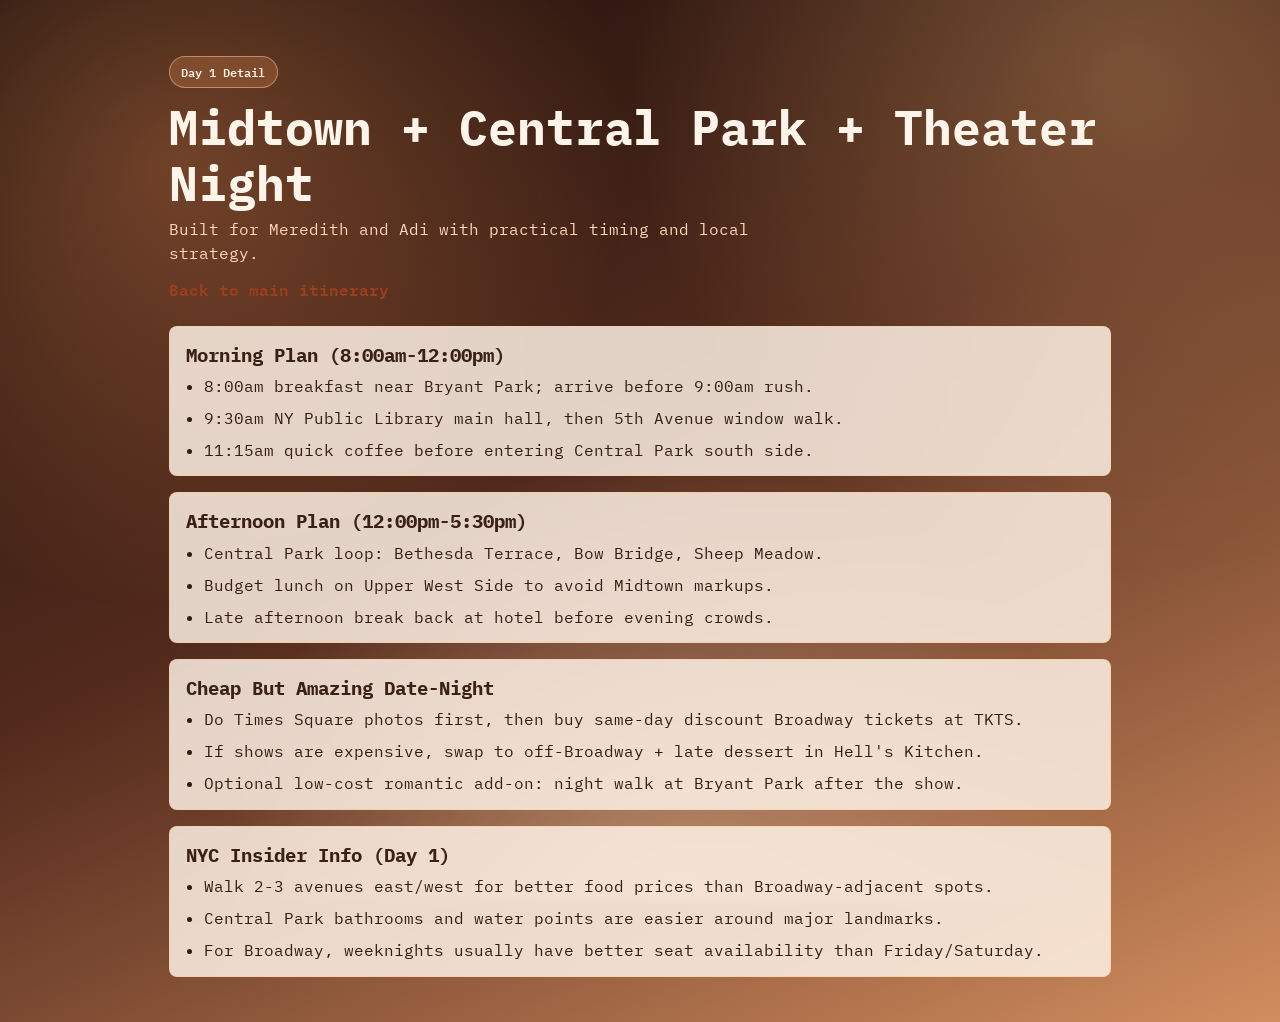
==== day1.html @ d12686b1 "Add detailed day pages, NYC insider/date-night content, and update main trip copy" ====
<!doctype html>
<html lang="en">
<head>
  <meta charset="UTF-8" />
  <meta name="viewport" content="width=device-width, initial-scale=1.0" />
  <title>Day 1 Detail | Meredith and Adi NYC</title>
  <meta name="description" content="Detailed Day 1 NYC plan for Meredith and Adi with insider tips and cheap amazing date-night ideas." />
  <link rel="preconnect" href="https://fonts.googleapis.com" />
  <link rel="preconnect" href="https://fonts.gstatic.com" crossorigin />
  <link href="https://fonts.googleapis.com/css2?family=IBM+Plex+Mono:wght@400;500;600;700&display=swap" rel="stylesheet" />
  <link rel="stylesheet" href="styles.css" />
</head>
<body>
  <div class="bg"></div>
  <header class="hero">
    <p class="eyebrow">Day 1 Detail</p>
    <h1>Midtown + Central Park + Theater Night</h1>
    <p class="subtitle">Built for Meredith and Adi with practical timing and local strategy.</p>
    <a class="back-link" href="index.html">Back to main itinerary</a>
  </header>
  <main class="container">
    <section class="day-card">
      <h3>Morning Plan (8:00am-12:00pm)</h3>
      <ul>
        <li>8:00am breakfast near Bryant Park; arrive before 9:00am rush.</li>
        <li>9:30am NY Public Library main hall, then 5th Avenue window walk.</li>
        <li>11:15am quick coffee before entering Central Park south side.</li>
      </ul>
    </section>
    <section class="day-card">
      <h3>Afternoon Plan (12:00pm-5:30pm)</h3>
      <ul>
        <li>Central Park loop: Bethesda Terrace, Bow Bridge, Sheep Meadow.</li>
        <li>Budget lunch on Upper West Side to avoid Midtown markups.</li>
        <li>Late afternoon break back at hotel before evening crowds.</li>
      </ul>
    </section>
    <section class="day-card">
      <h3>Cheap But Amazing Date-Night</h3>
      <ul>
        <li>Do Times Square photos first, then buy same-day discount Broadway tickets at TKTS.</li>
        <li>If shows are expensive, swap to off-Broadway + late dessert in Hell's Kitchen.</li>
        <li>Optional low-cost romantic add-on: night walk at Bryant Park after the show.</li>
      </ul>
    </section>
    <section class="tips">
      <h3>NYC Insider Info (Day 1)</h3>
      <ul>
        <li>Walk 2-3 avenues east/west for better food prices than Broadway-adjacent spots.</li>
        <li>Central Park bathrooms and water points are easier around major landmarks.</li>
        <li>For Broadway, weeknights usually have better seat availability than Friday/Saturday.</li>
      </ul>
    </section>
  </main>
</body>
</html>
---- styles.css ----
:root {
  --bg-deep: #26140f;
  --bg-mid: #4a2418;
  --bg-soft: #f2dfcf;
  --accent-warm: #d36f38;
  --accent-warm-2: #ffbf84;
  --text-main: #fff3e8;
  --text-dark: #311c14;
  --surface: rgba(255, 243, 232, 0.84);
  --border: rgba(255, 201, 156, 0.55);
}

* {
  box-sizing: border-box;
}

body {
  margin: 0;
  font-family: "IBM Plex Mono", ui-monospace, SFMono-Regular, Menlo, Monaco, Consolas, "Liberation Mono", monospace;
  color: var(--text-main);
  min-height: 100vh;
  background: linear-gradient(155deg, #1c0f0b 0%, #542b1d 46%, #d28d5e 100%);
}

.bg {
  position: fixed;
  inset: 0;
  background:
    radial-gradient(circle at 14% 18%, rgba(255, 156, 92, 0.32) 0%, rgba(255, 156, 92, 0) 34%),
    radial-gradient(circle at 88% 8%, rgba(255, 199, 129, 0.28) 0%, rgba(255, 199, 129, 0) 36%),
    radial-gradient(circle at 52% 100%, rgba(255, 224, 193, 0.34) 0%, rgba(255, 224, 193, 0) 40%);
  z-index: -1;
}

.hero {
  max-width: 980px;
  margin: 0 auto;
  padding: 3.5rem 1.2rem 1.4rem;
}

.eyebrow {
  display: inline-block;
  margin: 0;
  padding: 0.3rem 0.7rem;
  border-radius: 999px;
  background: rgba(255, 155, 90, 0.22);
  border: 1px solid rgba(255, 194, 137, 0.55);
  color: #fff1e4;
  font-weight: 600;
  font-size: 0.78rem;
}

h1 {
  margin: 0.8rem 0 0.4rem;
  color: #fff4ea;
  font-size: clamp(1.9rem, 4vw, 3rem);
  line-height: 1.15;
}

.subtitle {
  margin: 0;
  color: #ffd8b9;
  max-width: 62ch;
  line-height: 1.5;
}

.container {
  max-width: 980px;
  margin: 0 auto;
  padding: 0 1.2rem 2.8rem;
  display: grid;
  gap: 1rem;
}

.day-card,
.tips,
.notes,
.controls {
  background: var(--surface);
  border: 1px solid var(--border);
  border-radius: 8px;
  padding: 1rem 1rem 0.8rem;
  color: var(--text-dark);
  backdrop-filter: blur(4px);
}

.day-head {
  margin-bottom: 0.55rem;
  display: flex;
  justify-content: space-between;
  align-items: baseline;
  flex-wrap: wrap;
  gap: 0.3rem;
}

h2 {
  margin: 0;
  color: #3a2016;
  font-size: 1.2rem;
}

.day-head p {
  margin: 0;
  color: #7a4230;
  font-weight: 600;
  font-size: 0.92rem;
}

h3 {
  margin: 0 0 0.45rem;
  color: #3a2016;
}

ul {
  margin: 0;
  padding-left: 1.1rem;
  line-height: 1.55;
}

li + li {
  margin-top: 0.45rem;
}

strong {
  color: #6a311e;
}

.controls {
  display: grid;
  gap: 0.8rem;
}

.control-row {
  display: flex;
  gap: 0.8rem;
  align-items: center;
  flex-wrap: wrap;
}

label {
  font-weight: 600;
  color: #5a2d1f;
}

select,
textarea {
  border: 1px solid #dcb694;
  border-radius: 6px;
  padding: 0.45rem 0.6rem;
  font: inherit;
  color: #311c14;
  background: #fff7f1;
}

textarea {
  width: 100%;
  resize: vertical;
}

.budget-output,
.note-hint {
  margin: 0;
  color: #7a4230;
  font-size: 0.9rem;
}

a {
  color: #9a3f20;
  font-weight: 600;
  text-decoration: none;
}

a:hover {
  text-decoration: underline;
}

.day-link {
  display: inline-block;
  margin-top: 0.8rem;
  padding: 0.45rem 0.65rem;
  border: 1px solid #c8895d;
  border-radius: 6px;
  background: rgba(255, 229, 206, 0.58);
  text-decoration: none;
}

.day-link:hover {
  text-decoration: none;
  background: rgba(255, 229, 206, 0.9);
}

.back-link {
  display: inline-block;
  margin-top: 0.7rem;
}

.hidden {
  display: none;
}

@media (max-width: 700px) {
  .hero {
    padding-top: 2.3rem;
  }
}
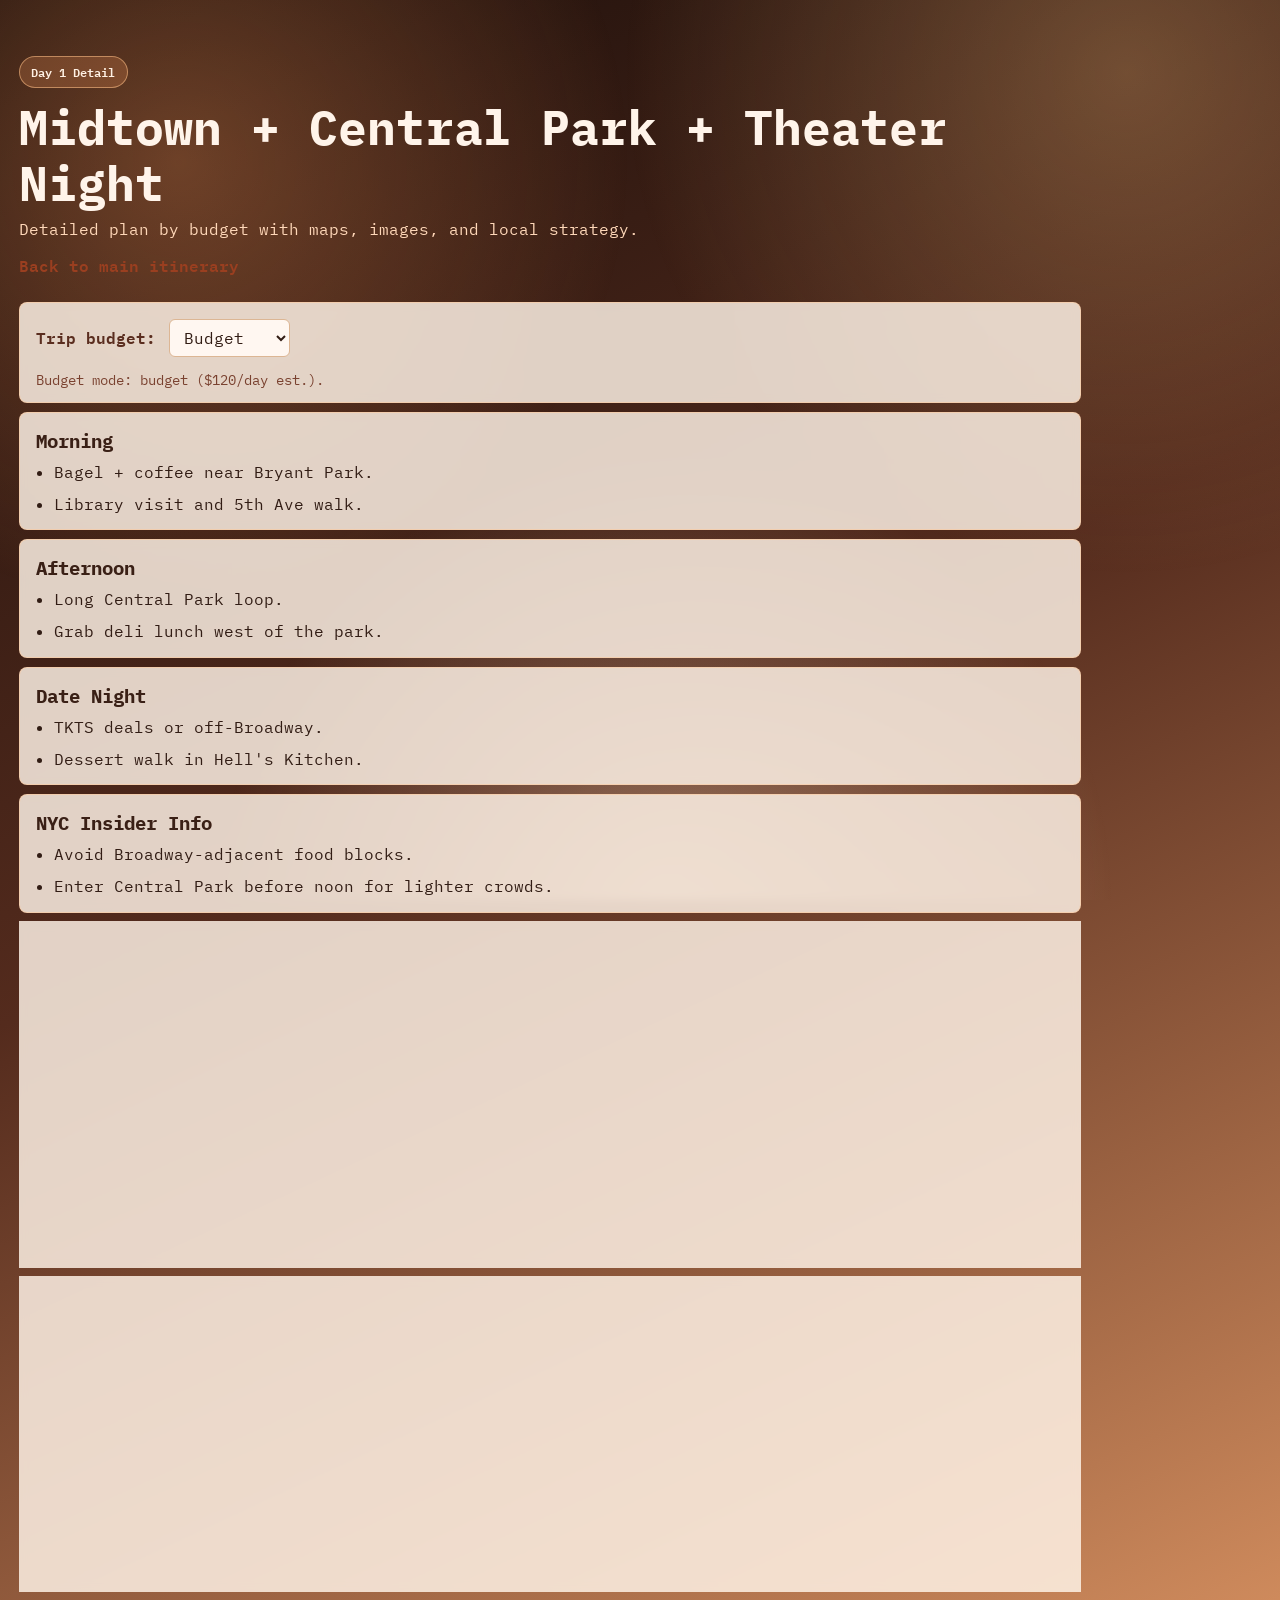
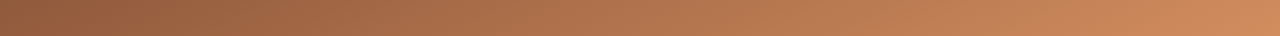
==== commit 7645154b: "Add budget-specific itineraries, clickable day panels, embedded maps, and media galleries" ====
--- a/day1.html
+++ b/day1.html
@@ -4,53 +4,48 @@
   <meta charset="UTF-8" />
   <meta name="viewport" content="width=device-width, initial-scale=1.0" />
   <title>Day 1 Detail | Meredith and Adi NYC</title>
-  <meta name="description" content="Detailed Day 1 NYC plan for Meredith and Adi with insider tips and cheap amazing date-night ideas." />
   <link rel="preconnect" href="https://fonts.googleapis.com" />
   <link rel="preconnect" href="https://fonts.gstatic.com" crossorigin />
   <link href="https://fonts.googleapis.com/css2?family=IBM+Plex+Mono:wght@400;500;600;700&display=swap" rel="stylesheet" />
   <link rel="stylesheet" href="styles.css" />
 </head>
-<body>
+<body data-day="1">
   <div class="bg"></div>
-  <header class="hero">
+  <header class="hero left-align">
     <p class="eyebrow">Day 1 Detail</p>
     <h1>Midtown + Central Park + Theater Night</h1>
-    <p class="subtitle">Built for Meredith and Adi with practical timing and local strategy.</p>
+    <p class="subtitle">Detailed plan by budget with maps, images, and local strategy.</p>
     <a class="back-link" href="index.html">Back to main itinerary</a>
   </header>
-  <main class="container">
+  <main class="container left-align">
+    <section class="controls">
+      <div class="control-row">
+        <label for="budgetLevel">Trip budget:</label>
+        <select id="budgetLevel">
+          <option value="budget">Budget</option>
+          <option value="standard">Standard</option>
+          <option value="premium">Premium</option>
+        </select>
+      </div>
+      <p id="budgetOutput" class="budget-output"></p>
+    </section>
+    <section class="day-card"><h3>Morning</h3><ul id="morningList"></ul></section>
+    <section class="day-card"><h3>Afternoon</h3><ul id="afternoonList"></ul></section>
+    <section class="day-card"><h3>Date Night</h3><ul id="dateList"></ul></section>
+    <section class="tips"><h3>NYC Insider Info</h3><ul id="insiderList"></ul></section>
     <section class="day-card">
-      <h3>Morning Plan (8:00am-12:00pm)</h3>
-      <ul>
-        <li>8:00am breakfast near Bryant Park; arrive before 9:00am rush.</li>
-        <li>9:30am NY Public Library main hall, then 5th Avenue window walk.</li>
-        <li>11:15am quick coffee before entering Central Park south side.</li>
-      </ul>
+      <h3>Map: Midtown + Central Park</h3>
+      <iframe class="map-frame" loading="lazy" src="https://maps.google.com/maps?q=Central%20Park%20New%20York&t=&z=13&ie=UTF8&iwloc=&output=embed"></iframe>
     </section>
     <section class="day-card">
-      <h3>Afternoon Plan (12:00pm-5:30pm)</h3>
-      <ul>
-        <li>Central Park loop: Bethesda Terrace, Bow Bridge, Sheep Meadow.</li>
-        <li>Budget lunch on Upper West Side to avoid Midtown markups.</li>
-        <li>Late afternoon break back at hotel before evening crowds.</li>
-      </ul>
-    </section>
-    <section class="day-card">
-      <h3>Cheap But Amazing Date-Night</h3>
-      <ul>
-        <li>Do Times Square photos first, then buy same-day discount Broadway tickets at TKTS.</li>
-        <li>If shows are expensive, swap to off-Broadway + late dessert in Hell's Kitchen.</li>
-        <li>Optional low-cost romantic add-on: night walk at Bryant Park after the show.</li>
-      </ul>
-    </section>
-    <section class="tips">
-      <h3>NYC Insider Info (Day 1)</h3>
-      <ul>
-        <li>Walk 2-3 avenues east/west for better food prices than Broadway-adjacent spots.</li>
-        <li>Central Park bathrooms and water points are easier around major landmarks.</li>
-        <li>For Broadway, weeknights usually have better seat availability than Friday/Saturday.</li>
-      </ul>
+      <h3>Major Spots</h3>
+      <div class="photo-grid">
+        <img src="https://images.unsplash.com/photo-1499092346589-b9b6be3e94b2?auto=format&fit=crop&w=900&q=80" alt="Central Park in New York" />
+        <img src="https://images.unsplash.com/photo-1464037866556-6812c9d1c72e?auto=format&fit=crop&w=900&q=80" alt="Times Square at dusk" />
+        <img src="https://images.unsplash.com/photo-1568515387631-8b650bbcdb90?auto=format&fit=crop&w=900&q=80" alt="New York Public Library interior" />
+      </div>
     </section>
   </main>
+  <script src="detail.js"></script>
 </body>
 </html>
--- a/styles.css
+++ b/styles.css
@@ -33,8 +33,8 @@
 }
 
 .hero {
-  max-width: 980px;
-  margin: 0 auto;
+  max-width: 1100px;
+  margin: 0;
   padding: 3.5rem 1.2rem 1.4rem;
 }
 
@@ -65,11 +65,11 @@
 }
 
 .container {
-  max-width: 980px;
-  margin: 0 auto;
+  max-width: 1100px;
+  margin: 0;
   padding: 0 1.2rem 2.8rem;
   display: grid;
-  gap: 1rem;
+  gap: 0.55rem;
 }
 
 .day-card,
@@ -84,6 +84,11 @@
   backdrop-filter: blur(4px);
 }
 
+.left-align {
+  margin-left: 0;
+  text-align: left;
+}
+
 .day-head {
   margin-bottom: 0.55rem;
   display: flex;
@@ -189,6 +194,59 @@
   background: rgba(255, 229, 206, 0.9);
 }
 
+.day-panel {
+  position: relative;
+  display: block;
+  color: var(--text-dark);
+  transition: transform 0.15s ease, box-shadow 0.15s ease;
+}
+
+.day-panel:hover {
+  transform: translateY(-2px);
+  box-shadow: 0 8px 20px rgba(0, 0, 0, 0.17);
+}
+
+.day-panel::after {
+  content: attr(data-preview);
+  position: absolute;
+  left: 1rem;
+  bottom: 0.6rem;
+  max-width: 720px;
+  color: #5d2e1f;
+  font-size: 0.85rem;
+  opacity: 0;
+  transition: opacity 0.15s ease;
+}
+
+.day-panel:hover::after {
+  opacity: 1;
+}
+
+.panel-arrow {
+  margin: 0.55rem 0 0.2rem;
+}
+
+.map-frame {
+  width: 100%;
+  height: 280px;
+  border: 0;
+  border-radius: 8px;
+}
+
+.photo-grid {
+  display: grid;
+  gap: 0.5rem;
+  grid-template-columns: repeat(auto-fit, minmax(180px, 1fr));
+}
+
+.photo-grid img {
+  width: 100%;
+  aspect-ratio: 4 / 3;
+  object-fit: cover;
+  border-radius: 8px;
+  border: 1px solid rgba(138, 90, 66, 0.35);
+}
+
 .back-link {
   display: inline-block;
   margin-top: 0.7rem;
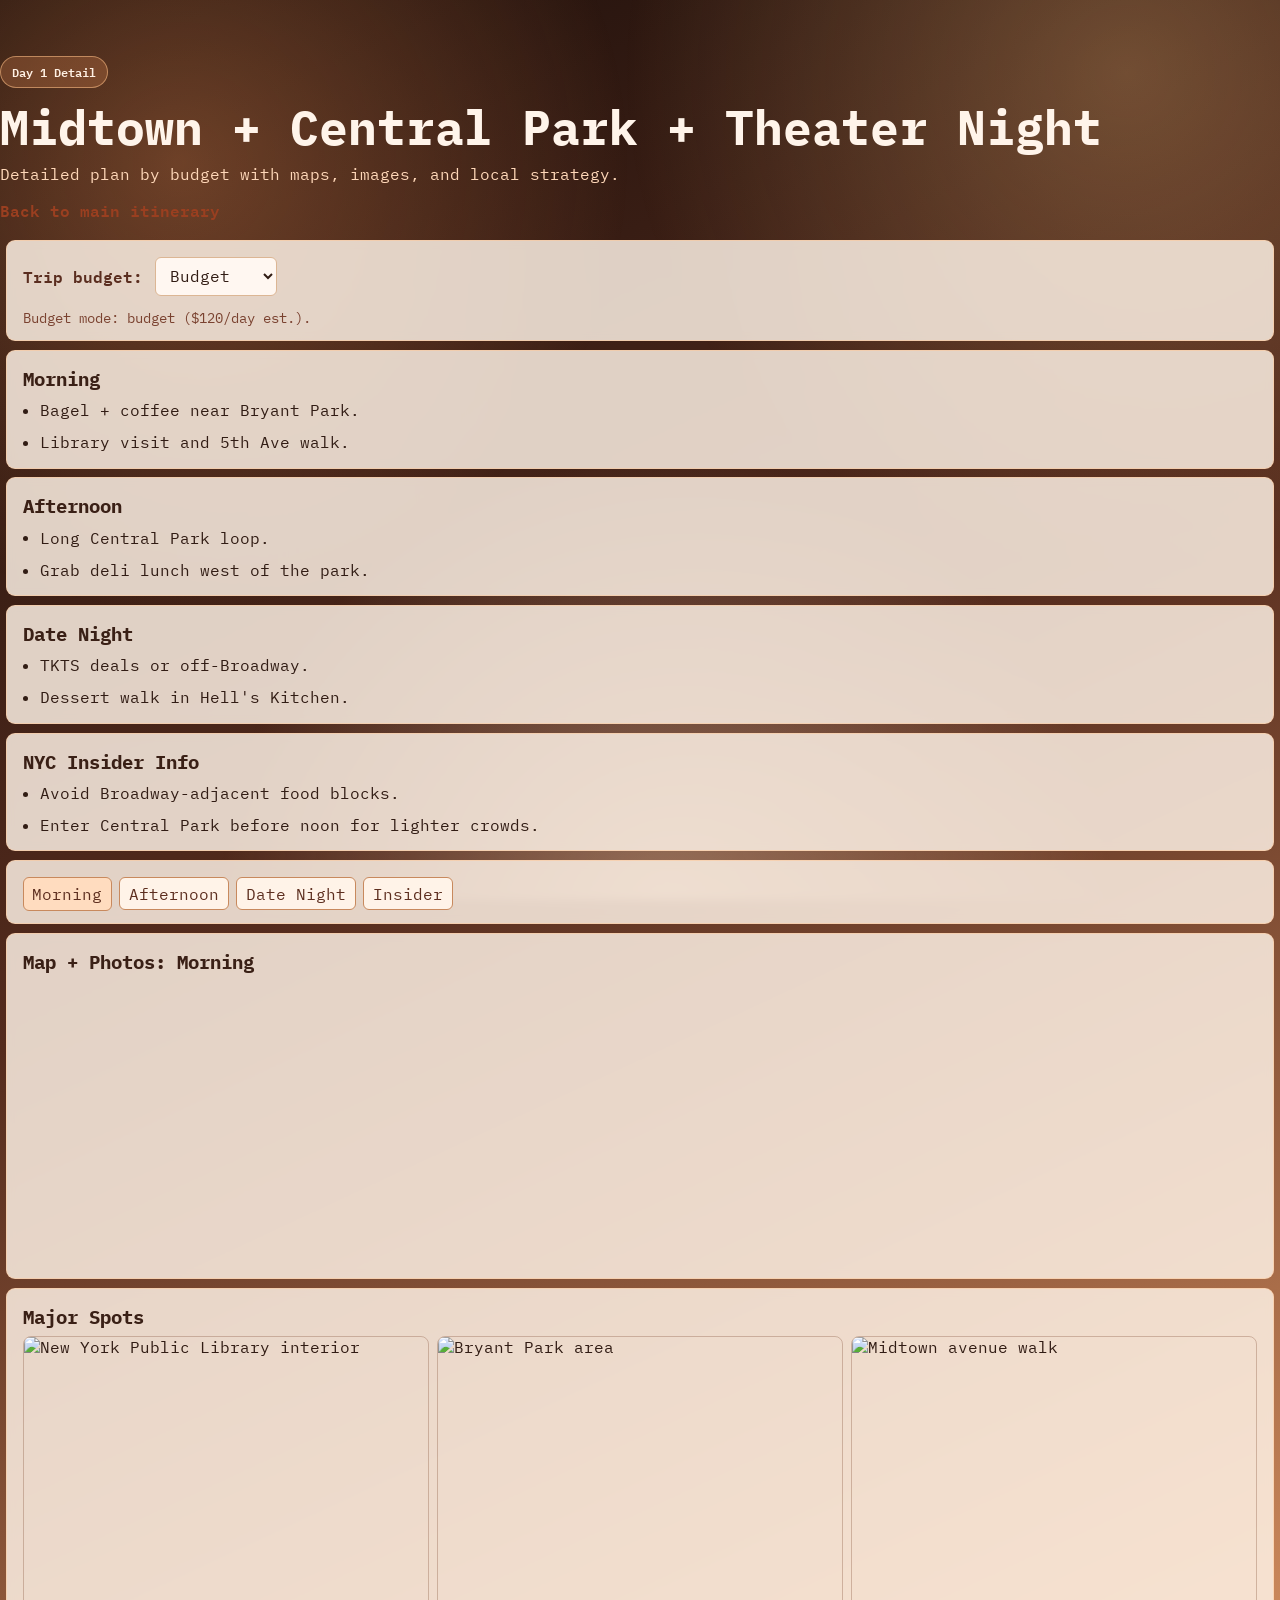
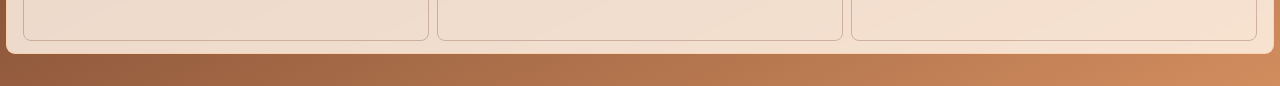
==== commit 99cdb89e: "Add section-based map/photo switching on detail pages and refine card framing" ====
--- a/day1.html
+++ b/day1.html
@@ -33,17 +33,21 @@
     <section class="day-card"><h3>Afternoon</h3><ul id="afternoonList"></ul></section>
     <section class="day-card"><h3>Date Night</h3><ul id="dateList"></ul></section>
     <section class="tips"><h3>NYC Insider Info</h3><ul id="insiderList"></ul></section>
+    <section class="controls">
+      <div class="section-switch">
+        <button class="section-btn active" data-section="morning">Morning</button>
+        <button class="section-btn" data-section="afternoon">Afternoon</button>
+        <button class="section-btn" data-section="date">Date Night</button>
+        <button class="section-btn" data-section="insider">Insider</button>
+      </div>
+    </section>
     <section class="day-card">
-      <h3>Map: Midtown + Central Park</h3>
-      <iframe class="map-frame" loading="lazy" src="https://maps.google.com/maps?q=Central%20Park%20New%20York&t=&z=13&ie=UTF8&iwloc=&output=embed"></iframe>
+      <h3 id="mediaTitle">Map + Photos: Morning</h3>
+      <iframe id="detailMap" class="map-frame" loading="lazy" src="https://maps.google.com/maps?q=Bryant%20Park%20New%20York&t=&z=13&ie=UTF8&iwloc=&output=embed"></iframe>
     </section>
     <section class="day-card">
       <h3>Major Spots</h3>
-      <div class="photo-grid">
-        <img src="https://images.unsplash.com/photo-1499092346589-b9b6be3e94b2?auto=format&fit=crop&w=900&q=80" alt="Central Park in New York" />
-        <img src="https://images.unsplash.com/photo-1464037866556-6812c9d1c72e?auto=format&fit=crop&w=900&q=80" alt="Times Square at dusk" />
-        <img src="https://images.unsplash.com/photo-1568515387631-8b650bbcdb90?auto=format&fit=crop&w=900&q=80" alt="New York Public Library interior" />
-      </div>
+      <div id="photoGrid" class="photo-grid"></div>
     </section>
   </main>
   <script src="detail.js"></script>
--- a/styles.css
+++ b/styles.css
@@ -33,9 +33,9 @@
 }
 
 .hero {
-  max-width: 1100px;
-  margin: 0;
-  padding: 3.5rem 1.2rem 1.4rem;
+  max-width: none;
+  margin: 0;
+  padding: 3.5rem 0 1rem;
 }
 
 .eyebrow {
@@ -65,9 +65,9 @@
 }
 
 .container {
-  max-width: 1100px;
-  margin: 0;
-  padding: 0 1.2rem 2.8rem;
+  max-width: none;
+  margin: 0;
+  padding: 0 0.35rem 2rem;
   display: grid;
   gap: 0.55rem;
 }
@@ -78,7 +78,7 @@
 .controls {
   background: var(--surface);
   border: 1px solid var(--border);
-  border-radius: 8px;
+  border-radius: 9px;
   padding: 1rem 1rem 0.8rem;
   color: var(--text-dark);
   backdrop-filter: blur(4px);
@@ -198,26 +198,45 @@
   position: relative;
   display: block;
   color: var(--text-dark);
-  transition: transform 0.15s ease, box-shadow 0.15s ease;
+  overflow: hidden;
+  padding-bottom: 2.6rem;
+  transition: transform 0.18s ease, box-shadow 0.18s ease, border-radius 0.18s ease, background-color 0.18s ease;
 }
 
 .day-panel:hover {
-  transform: translateY(-2px);
-  box-shadow: 0 8px 20px rgba(0, 0, 0, 0.17);
+  transform: translateY(-2px) scale(1.01);
+  border-radius: 14px;
+  background: rgba(255, 233, 214, 0.95);
+  box-shadow: 0 10px 24px rgba(0, 0, 0, 0.2);
 }
 
 .day-panel::after {
   content: attr(data-preview);
   position: absolute;
   left: 1rem;
-  bottom: 0.6rem;
+  bottom: 1.35rem;
   max-width: 720px;
   color: #5d2e1f;
   font-size: 0.85rem;
+  line-height: 1.2;
   opacity: 0;
   transition: opacity 0.15s ease;
 }
 
+.day-panel::before {
+  content: attr(data-preview-secondary);
+  position: absolute;
+  left: 1rem;
+  bottom: 0.45rem;
+  max-width: 720px;
+  color: #7a4230;
+  font-size: 0.8rem;
+  line-height: 1.2;
+  opacity: 0;
+  transition: opacity 0.15s ease;
+}
+
+.day-panel:hover::before,
 .day-panel:hover::after {
   opacity: 1;
 }
@@ -247,6 +266,26 @@
   border: 1px solid rgba(138, 90, 66, 0.35);
 }
 
+.section-switch {
+  display: flex;
+  gap: 0.45rem;
+  flex-wrap: wrap;
+}
+
+.section-btn {
+  border: 1px solid #c8895d;
+  background: #fff3e8;
+  color: #5d2e1f;
+  border-radius: 6px;
+  padding: 0.35rem 0.55rem;
+  font: inherit;
+  cursor: pointer;
+}
+
+.section-btn.active {
+  background: #ffdcbf;
+}
+
 .back-link {
   display: inline-block;
   margin-top: 0.7rem;
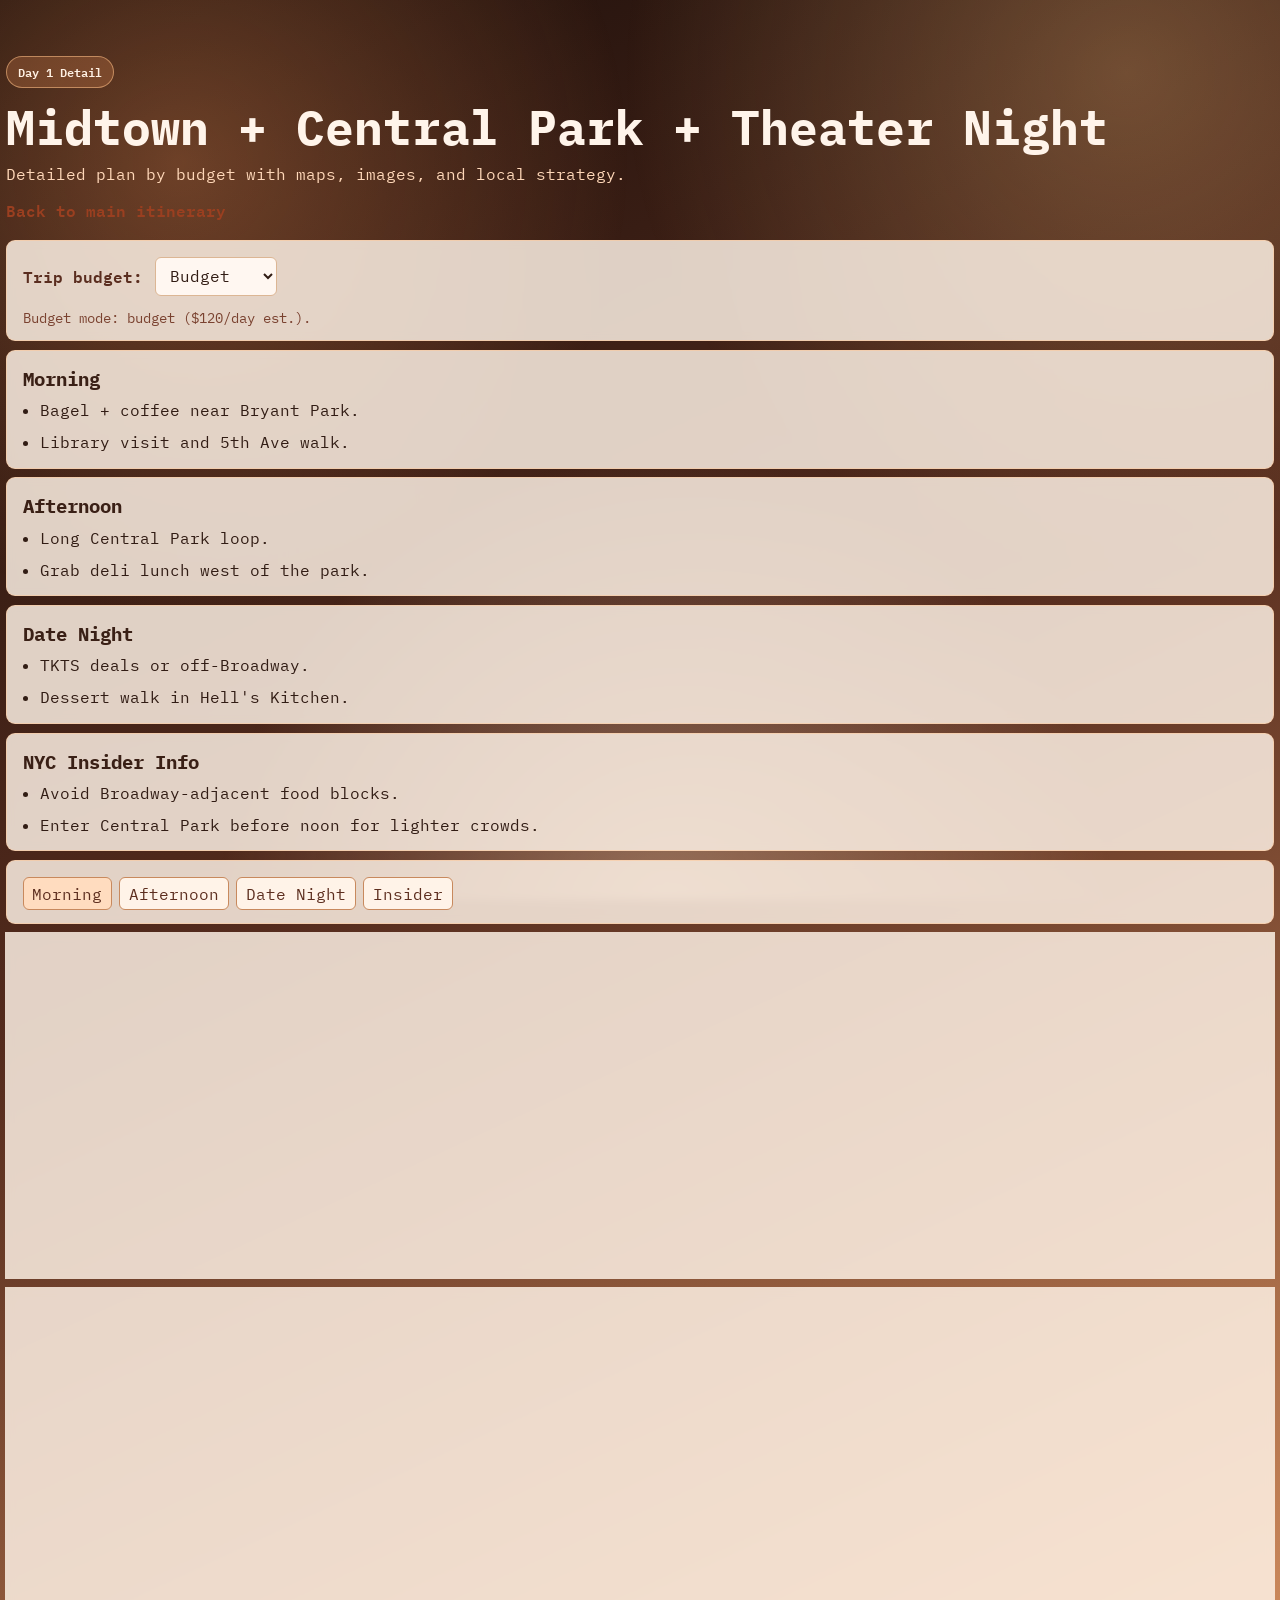
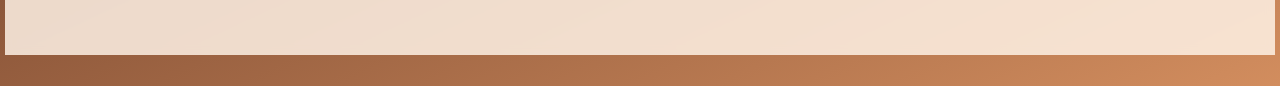
==== commit 02c88132: "Align header with cards and switch day media on card hover" ====
--- a/day1.html
+++ b/day1.html
@@ -29,10 +29,10 @@
       </div>
       <p id="budgetOutput" class="budget-output"></p>
     </section>
-    <section class="day-card"><h3>Morning</h3><ul id="morningList"></ul></section>
-    <section class="day-card"><h3>Afternoon</h3><ul id="afternoonList"></ul></section>
-    <section class="day-card"><h3>Date Night</h3><ul id="dateList"></ul></section>
-    <section class="tips"><h3>NYC Insider Info</h3><ul id="insiderList"></ul></section>
+    <section class="day-card time-card" data-section="morning"><h3>Morning</h3><ul id="morningList"></ul></section>
+    <section class="day-card time-card" data-section="afternoon"><h3>Afternoon</h3><ul id="afternoonList"></ul></section>
+    <section class="day-card time-card" data-section="date"><h3>Date Night</h3><ul id="dateList"></ul></section>
+    <section class="tips time-card" data-section="insider"><h3>NYC Insider Info</h3><ul id="insiderList"></ul></section>
     <section class="controls">
       <div class="section-switch">
         <button class="section-btn active" data-section="morning">Morning</button>
--- a/styles.css
+++ b/styles.css
@@ -35,7 +35,7 @@
 .hero {
   max-width: none;
   margin: 0;
-  padding: 3.5rem 0 1rem;
+  padding: 3.5rem 0.35rem 1rem;
 }
 
 .eyebrow {
@@ -286,6 +286,10 @@
   background: #ffdcbf;
 }
 
+.time-card {
+  cursor: pointer;
+}
+
 .back-link {
   display: inline-block;
   margin-top: 0.7rem;
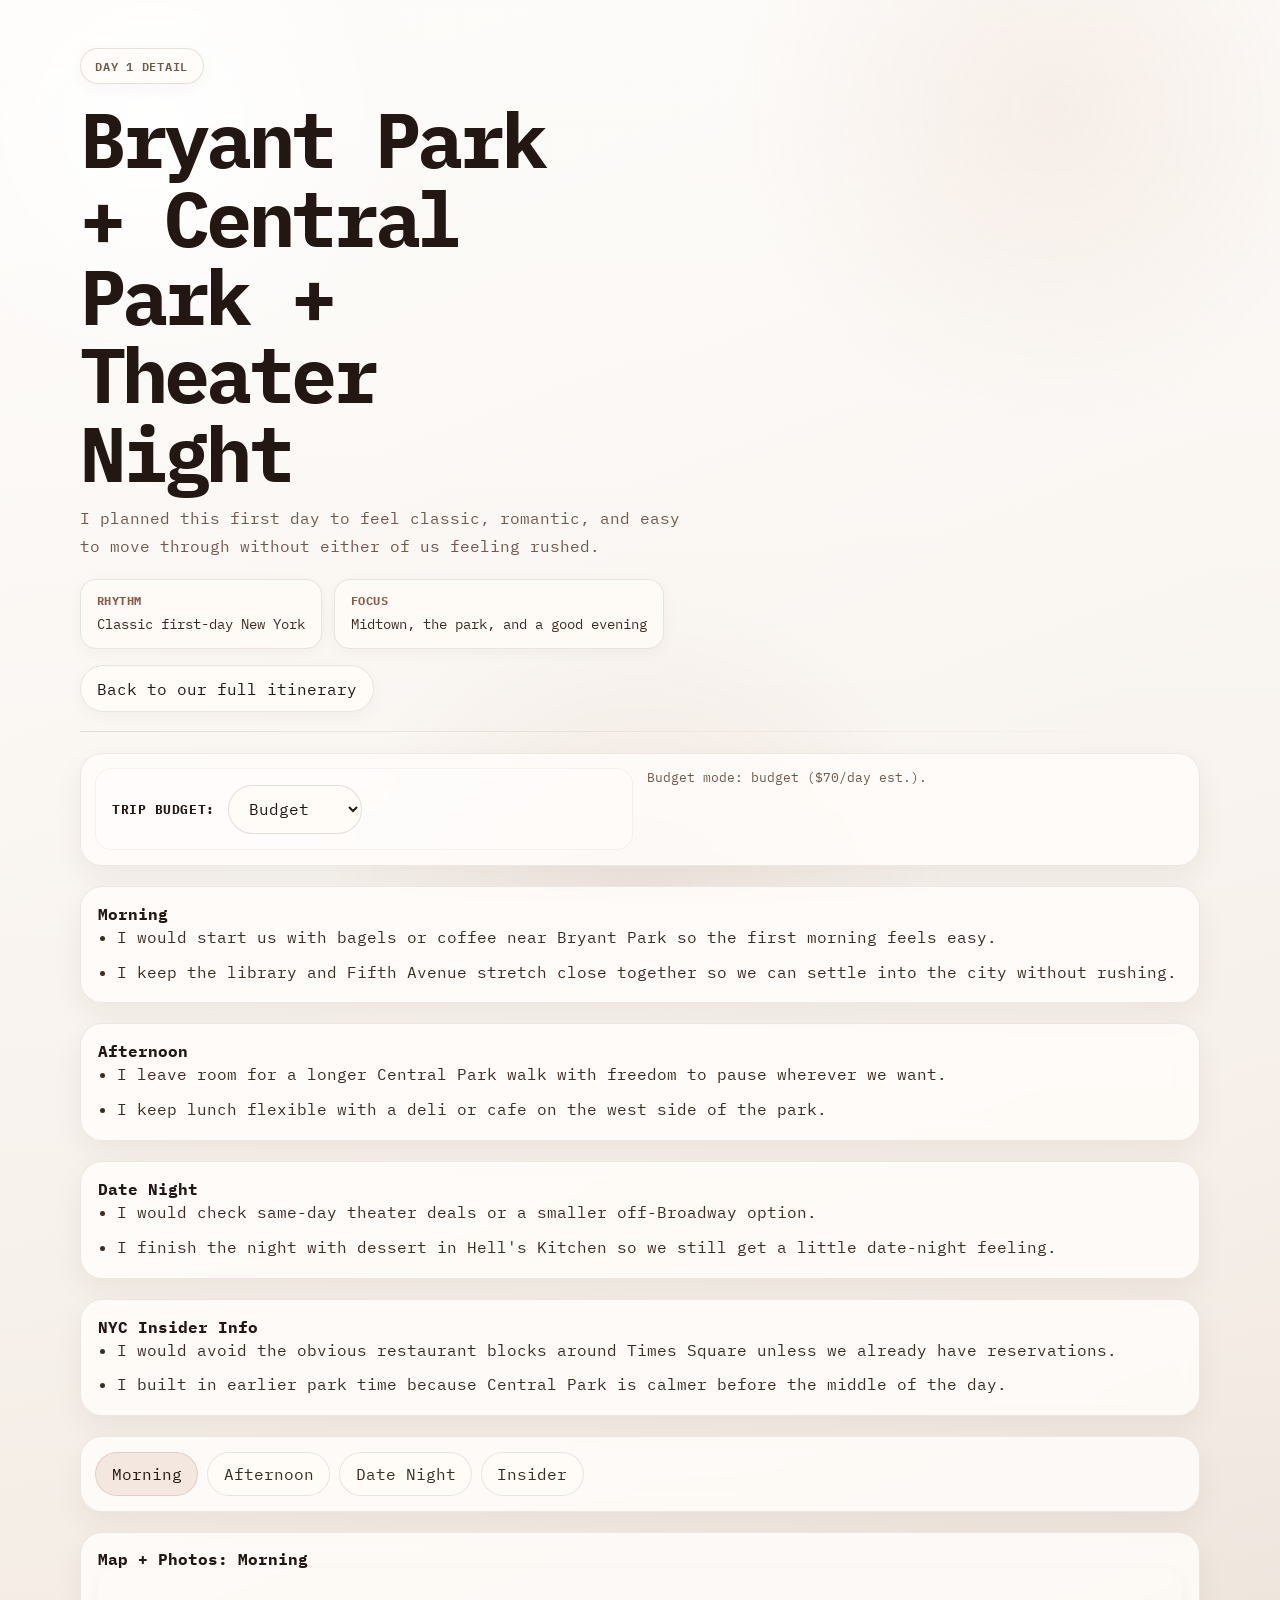
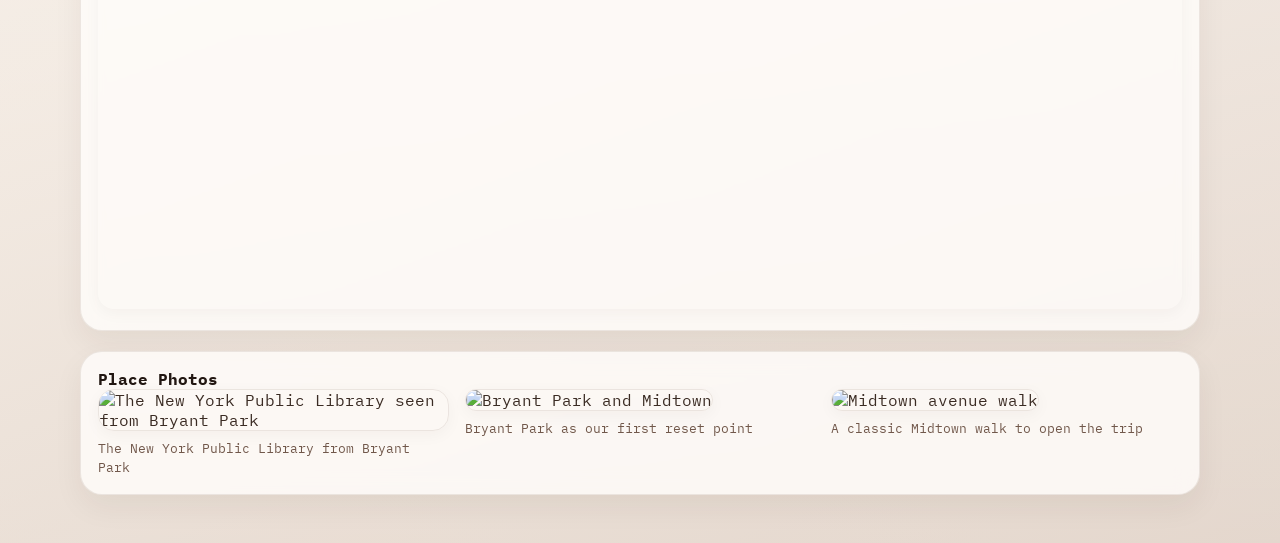
==== commit 1538ec98: "Refine NYC itinerary design and content" ====
--- a/day1.html
+++ b/day1.html
@@ -3,7 +3,7 @@
 <head>
   <meta charset="UTF-8" />
   <meta name="viewport" content="width=device-width, initial-scale=1.0" />
-  <title>Day 1 Detail | Meredith and Adi NYC</title>
+  <title>Day 1 | Our NYC Itinerary</title>
   <link rel="preconnect" href="https://fonts.googleapis.com" />
   <link rel="preconnect" href="https://fonts.gstatic.com" crossorigin />
   <link href="https://fonts.googleapis.com/css2?family=IBM+Plex+Mono:wght@400;500;600;700&display=swap" rel="stylesheet" />
@@ -13,9 +13,13 @@
   <div class="bg"></div>
   <header class="hero left-align">
     <p class="eyebrow">Day 1 Detail</p>
-    <h1>Midtown + Central Park + Theater Night</h1>
-    <p class="subtitle">Detailed plan by budget with maps, images, and local strategy.</p>
-    <a class="back-link" href="index.html">Back to main itinerary</a>
+    <h1>Bryant Park + Central Park + Theater Night</h1>
+    <p class="subtitle">I planned this first day to feel classic, romantic, and easy to move through without either of us feeling rushed.</p>
+    <div class="hero-meta">
+      <p><span>Rhythm</span> Classic first-day New York</p>
+      <p><span>Focus</span> Midtown, the park, and a good evening</p>
+    </div>
+    <a class="back-link" href="index.html">Back to our full itinerary</a>
   </header>
   <main class="container left-align">
     <section class="controls">
@@ -46,7 +50,7 @@
       <iframe id="detailMap" class="map-frame" loading="lazy" src="https://maps.google.com/maps?q=Bryant%20Park%20New%20York&t=&z=13&ie=UTF8&iwloc=&output=embed"></iframe>
     </section>
     <section class="day-card">
-      <h3>Major Spots</h3>
+      <h3>Place Photos</h3>
       <div id="photoGrid" class="photo-grid"></div>
     </section>
   </main>
--- a/styles.css
+++ b/styles.css
@@ -1,306 +1,546 @@
 :root {
-  --bg-deep: #26140f;
-  --bg-mid: #4a2418;
-  --bg-soft: #f2dfcf;
-  --accent-warm: #d36f38;
-  --accent-warm-2: #ffbf84;
-  --text-main: #fff3e8;
-  --text-dark: #311c14;
-  --surface: rgba(255, 243, 232, 0.84);
-  --border: rgba(255, 201, 156, 0.55);
+  --bg-top: #fbf7f2;
+  --bg-bottom: #efe3d8;
+  --ink-strong: #221712;
+  --ink-main: #3a2b23;
+  --ink-soft: #71584b;
+  --surface: rgba(255, 253, 250, 0.82);
+  --surface-strong: rgba(255, 252, 249, 0.95);
+  --surface-deep: #fffaf5;
+  --line: rgba(89, 60, 43, 0.1);
+  --line-strong: rgba(89, 60, 43, 0.18);
+  --accent: #8e5b49;
+  --accent-soft: #f4e7df;
+  --shadow-lg: 0 24px 60px rgba(56, 34, 21, 0.08);
+  --shadow-md: 0 12px 30px rgba(56, 34, 21, 0.06);
+  --shadow-sm: 0 4px 16px rgba(56, 34, 21, 0.04);
+  --radius-xl: 28px;
+  --radius-lg: 22px;
+  --radius-md: 16px;
+  --radius-sm: 12px;
 }
 
 * {
   box-sizing: border-box;
 }
 
+html {
+  scroll-behavior: smooth;
+}
+
 body {
   margin: 0;
+  min-height: 100vh;
   font-family: "IBM Plex Mono", ui-monospace, SFMono-Regular, Menlo, Monaco, Consolas, "Liberation Mono", monospace;
-  color: var(--text-main);
-  min-height: 100vh;
-  background: linear-gradient(155deg, #1c0f0b 0%, #542b1d 46%, #d28d5e 100%);
+  color: var(--ink-main);
+  background:
+    linear-gradient(180deg, rgba(255, 255, 255, 0.66), rgba(255, 255, 255, 0.24)),
+    linear-gradient(160deg, var(--bg-top) 0%, var(--bg-bottom) 62%, #dccbbe 100%);
 }
 
 .bg {
   position: fixed;
   inset: 0;
   background:
-    radial-gradient(circle at 14% 18%, rgba(255, 156, 92, 0.32) 0%, rgba(255, 156, 92, 0) 34%),
-    radial-gradient(circle at 88% 8%, rgba(255, 199, 129, 0.28) 0%, rgba(255, 199, 129, 0) 36%),
-    radial-gradient(circle at 52% 100%, rgba(255, 224, 193, 0.34) 0%, rgba(255, 224, 193, 0) 40%);
+    radial-gradient(circle at 12% 14%, rgba(255, 255, 255, 0.9) 0%, rgba(255, 255, 255, 0) 20%),
+    radial-gradient(circle at 82% 12%, rgba(198, 137, 103, 0.1) 0%, rgba(198, 137, 103, 0) 24%),
+    radial-gradient(circle at 50% 100%, rgba(144, 88, 58, 0.08) 0%, rgba(144, 88, 58, 0) 28%);
+  pointer-events: none;
   z-index: -1;
 }
 
+body::before {
+  content: "";
+  position: fixed;
+  inset: 0;
+  background-image:
+    linear-gradient(rgba(34, 23, 18, 0.025) 1px, transparent 1px),
+    linear-gradient(90deg, rgba(34, 23, 18, 0.025) 1px, transparent 1px);
+  background-size: 42px 42px;
+  mask-image: linear-gradient(180deg, rgba(0, 0, 0, 0.12), transparent 68%);
+  pointer-events: none;
+  z-index: -1;
+}
+
+.left-align {
+  text-align: left;
+}
+
+.hero,
+.container {
+  width: min(1120px, calc(100% - 2rem));
+  margin: 0 auto;
+}
+
 .hero {
-  max-width: none;
-  margin: 0;
-  padding: 3.5rem 0.35rem 1rem;
+  padding: 3rem 0 1.35rem;
+}
+
+.hero.left-align {
+  margin-left: auto;
+}
+
+.hero::after {
+  content: "";
+  display: block;
+  margin-top: 1.15rem;
+  width: 100%;
+  height: 1px;
+  background: linear-gradient(90deg, rgba(89, 60, 43, 0.14), rgba(89, 60, 43, 0));
 }
 
 .eyebrow {
-  display: inline-block;
-  margin: 0;
-  padding: 0.3rem 0.7rem;
+  display: inline-flex;
+  align-items: center;
+  gap: 0.45rem;
+  margin: 0;
+  padding: 0.45rem 0.9rem;
+  border: 1px solid rgba(89, 60, 43, 0.15);
   border-radius: 999px;
-  background: rgba(255, 155, 90, 0.22);
-  border: 1px solid rgba(255, 194, 137, 0.55);
-  color: #fff1e4;
+  background: rgba(255, 252, 248, 0.78);
+  box-shadow: var(--shadow-sm);
+  color: var(--ink-soft);
+  font-size: 0.76rem;
   font-weight: 600;
-  font-size: 0.78rem;
+  letter-spacing: 0.06em;
+  text-transform: uppercase;
 }
 
 h1 {
-  margin: 0.8rem 0 0.4rem;
-  color: #fff4ea;
-  font-size: clamp(1.9rem, 4vw, 3rem);
-  line-height: 1.15;
+  margin: 1rem 0 0.75rem;
+  max-width: 11ch;
+  color: var(--ink-strong);
+  font-size: clamp(2.8rem, 6vw, 5rem);
+  line-height: 1.02;
+  letter-spacing: -0.05em;
 }
 
 .subtitle {
   margin: 0;
-  color: #ffd8b9;
   max-width: 62ch;
-  line-height: 1.5;
+  color: var(--ink-soft);
+  font-size: 0.98rem;
+  line-height: 1.8;
+}
+
+.hero-meta {
+  display: flex;
+  flex-wrap: wrap;
+  gap: 0.75rem;
+  margin-top: 1.15rem;
+}
+
+.hero-meta p {
+  margin: 0;
+  padding: 0.85rem 1rem;
+  min-width: 180px;
+  border: 1px solid rgba(89, 60, 43, 0.12);
+  border-radius: var(--radius-md);
+  background: rgba(255, 252, 248, 0.74);
+  box-shadow: var(--shadow-sm);
+  color: var(--ink-main);
+  font-size: 0.86rem;
+  line-height: 1.45;
+}
+
+.hero-meta span {
+  display: block;
+  margin-bottom: 0.28rem;
+  color: var(--accent);
+  font-size: 0.72rem;
+  font-weight: 700;
+  letter-spacing: 0.04em;
+  text-transform: uppercase;
 }
 
 .container {
-  max-width: none;
-  margin: 0;
-  padding: 0 0.35rem 2rem;
+  padding: 0 0 3rem;
   display: grid;
-  gap: 0.55rem;
-}
-
+  gap: 1.25rem;
+}
+
+.controls,
 .day-card,
 .tips,
-.notes,
-.controls {
+.notes {
+  border: 1px solid var(--line);
+  border-radius: var(--radius-lg);
   background: var(--surface);
-  border: 1px solid var(--border);
-  border-radius: 9px;
-  padding: 1rem 1rem 0.8rem;
-  color: var(--text-dark);
-  backdrop-filter: blur(4px);
-}
-
-.left-align {
-  margin-left: 0;
-  text-align: left;
-}
-
-.day-head {
-  margin-bottom: 0.55rem;
-  display: flex;
-  justify-content: space-between;
-  align-items: baseline;
-  flex-wrap: wrap;
-  gap: 0.3rem;
-}
-
-h2 {
-  margin: 0;
-  color: #3a2016;
-  font-size: 1.2rem;
-}
-
-.day-head p {
-  margin: 0;
-  color: #7a4230;
-  font-weight: 600;
-  font-size: 0.92rem;
-}
-
-h3 {
-  margin: 0 0 0.45rem;
-  color: #3a2016;
-}
-
-ul {
-  margin: 0;
-  padding-left: 1.1rem;
-  line-height: 1.55;
-}
-
-li + li {
-  margin-top: 0.45rem;
-}
-
-strong {
-  color: #6a311e;
+  backdrop-filter: blur(10px);
+  box-shadow: var(--shadow-md);
 }
 
 .controls {
   display: grid;
-  gap: 0.8rem;
+  grid-template-columns: repeat(2, minmax(0, 1fr));
+  gap: 0.9rem;
+  padding: 0.9rem;
 }
 
 .control-row {
   display: flex;
-  gap: 0.8rem;
   align-items: center;
-  flex-wrap: wrap;
+  gap: 0.85rem;
+  padding: 0.95rem 1rem;
+  border-radius: var(--radius-md);
+  background: rgba(255, 255, 255, 0.3);
+  border: 1px solid rgba(89, 60, 43, 0.06);
+  min-height: 76px;
 }
 
 label {
-  font-weight: 600;
-  color: #5a2d1f;
+  color: var(--ink-strong);
+  font-size: 0.8rem;
+  font-weight: 700;
+  letter-spacing: 0.04em;
+  text-transform: uppercase;
 }
 
 select,
 textarea {
-  border: 1px solid #dcb694;
-  border-radius: 6px;
-  padding: 0.45rem 0.6rem;
+  width: auto;
+  border: 1px solid rgba(89, 60, 43, 0.16);
+  border-radius: 999px;
+  padding: 0.8rem 1rem;
   font: inherit;
-  color: #311c14;
-  background: #fff7f1;
+  color: var(--ink-strong);
+  background: rgba(255, 252, 248, 0.96);
+  box-shadow: inset 0 1px 0 rgba(255, 255, 255, 0.7);
+}
+
+select:focus,
+textarea:focus,
+.section-btn:focus {
+  outline: 2px solid rgba(159, 92, 61, 0.22);
+  outline-offset: 2px;
 }
 
 textarea {
   width: 100%;
+  min-height: 150px;
+  border-radius: var(--radius-md);
   resize: vertical;
 }
 
 .budget-output,
 .note-hint {
   margin: 0;
-  color: #7a4230;
-  font-size: 0.9rem;
+  color: var(--ink-soft);
+  font-size: 0.82rem;
+  line-height: 1.45;
+}
+
+h2,
+h3 {
+  margin: 0;
+  color: var(--ink-strong);
+}
+
+h2 {
+  font-size: 1.25rem;
+}
+
+h3 {
+  font-size: 1rem;
+}
+
+.day-card,
+.tips,
+.notes {
+  padding: 1.05rem;
+}
+
+.day-head {
+  display: flex;
+  align-items: flex-start;
+  justify-content: space-between;
+  gap: 0.9rem;
+  margin-bottom: 0.9rem;
+}
+
+.day-head p {
+  margin: 0;
+  max-width: 26ch;
+  color: var(--ink-soft);
+  font-size: 0.82rem;
+  line-height: 1.55;
+  text-align: right;
+}
+
+ul {
+  margin: 0;
+  padding-left: 1.2rem;
+  color: var(--ink-main);
+  line-height: 1.7;
+}
+
+li + li {
+  margin-top: 0.48rem;
+}
+
+strong {
+  color: var(--ink-strong);
 }
 
 a {
-  color: #9a3f20;
-  font-weight: 600;
+  color: inherit;
   text-decoration: none;
 }
 
 a:hover {
-  text-decoration: underline;
-}
-
-.day-link {
-  display: inline-block;
-  margin-top: 0.8rem;
-  padding: 0.45rem 0.65rem;
-  border: 1px solid #c8895d;
-  border-radius: 6px;
-  background: rgba(255, 229, 206, 0.58);
   text-decoration: none;
-}
-
-.day-link:hover {
-  text-decoration: none;
-  background: rgba(255, 229, 206, 0.9);
 }
 
 .day-panel {
   position: relative;
+  overflow: hidden;
   display: block;
-  color: var(--text-dark);
-  overflow: hidden;
-  padding-bottom: 2.6rem;
-  transition: transform 0.18s ease, box-shadow 0.18s ease, border-radius 0.18s ease, background-color 0.18s ease;
+  padding: 1.05rem 1.05rem 0.95rem;
+  transition: transform 0.22s ease, box-shadow 0.22s ease, border-color 0.22s ease, background-color 0.22s ease;
+}
+
+.day-panel::before {
+  content: "";
+  position: absolute;
+  inset: 0;
+  background:
+    linear-gradient(180deg, rgba(255, 255, 255, 0.18), transparent 24%);
+  pointer-events: none;
 }
 
 .day-panel:hover {
-  transform: translateY(-2px) scale(1.01);
-  border-radius: 14px;
-  background: rgba(255, 233, 214, 0.95);
-  box-shadow: 0 10px 24px rgba(0, 0, 0, 0.2);
+  transform: translateY(-2px);
+  border-color: var(--line-strong);
+  background: var(--surface-strong);
+  box-shadow: var(--shadow-lg);
+}
+
+.card-photo-strip {
+  position: relative;
+  z-index: 1;
+  display: grid;
+  grid-template-columns: 1.15fr 0.85fr;
+  gap: 0.5rem;
+  margin: 0.15rem 0 0.95rem;
+}
+
+.card-photo-strip img {
+  width: 100%;
+  height: 156px;
+  display: block;
+  object-fit: cover;
+  border-radius: var(--radius-md);
+  border: 1px solid rgba(89, 60, 43, 0.08);
+  box-shadow: var(--shadow-sm);
+}
+
+.day-panel ul {
+  position: relative;
+  z-index: 1;
+}
+
+.panel-arrow {
+  position: relative;
+  z-index: 1;
+  display: inline-flex;
+  align-items: center;
+  gap: 0.4rem;
+  margin: 1rem 0 0;
+  color: var(--accent);
+  font-size: 0.82rem;
+  font-weight: 700;
+  letter-spacing: 0.02em;
 }
 
 .day-panel::after {
   content: attr(data-preview);
-  position: absolute;
-  left: 1rem;
-  bottom: 1.35rem;
-  max-width: 720px;
-  color: #5d2e1f;
-  font-size: 0.85rem;
-  line-height: 1.2;
-  opacity: 0;
-  transition: opacity 0.15s ease;
-}
-
-.day-panel::before {
-  content: attr(data-preview-secondary);
-  position: absolute;
-  left: 1rem;
-  bottom: 0.45rem;
-  max-width: 720px;
-  color: #7a4230;
+  display: block;
+  position: relative;
+  z-index: 1;
+  margin-top: 0.7rem;
+  color: var(--ink-soft);
   font-size: 0.8rem;
-  line-height: 1.2;
-  opacity: 0;
-  transition: opacity 0.15s ease;
-}
-
-.day-panel:hover::before,
-.day-panel:hover::after {
+  line-height: 1.5;
   opacity: 1;
 }
 
-.panel-arrow {
-  margin: 0.55rem 0 0.2rem;
+.day-panel[data-preview-secondary] .panel-arrow::after {
+  content: " " attr(data-preview-secondary);
+  color: var(--ink-soft);
+  font-weight: 500;
+}
+
+.section-switch {
+  display: flex;
+  flex-wrap: wrap;
+  gap: 0.6rem;
+}
+
+.section-btn {
+  border: 1px solid rgba(89, 60, 43, 0.12);
+  background: rgba(255, 252, 248, 0.92);
+  color: var(--ink-main);
+  border-radius: 999px;
+  padding: 0.7rem 0.95rem;
+  font: inherit;
+  cursor: pointer;
+  transition: background-color 0.18s ease, border-color 0.18s ease, color 0.18s ease, transform 0.18s ease;
+}
+
+.section-btn:hover {
+  transform: translateY(-1px);
+  border-color: rgba(159, 92, 61, 0.26);
+}
+
+.section-btn.active {
+  background: var(--accent-soft);
+  color: var(--ink-strong);
+  border-color: rgba(142, 91, 73, 0.18);
+}
+
+.time-card {
+  cursor: pointer;
+  transition: transform 0.18s ease, box-shadow 0.18s ease, border-color 0.18s ease;
+}
+
+.time-card:hover {
+  transform: translateY(-1px);
+  box-shadow: var(--shadow-sm);
+  border-color: var(--line-strong);
 }
 
 .map-frame {
   width: 100%;
-  height: 280px;
+  height: 340px;
   border: 0;
-  border-radius: 8px;
+  border-radius: var(--radius-md);
+  box-shadow: var(--shadow-sm);
 }
 
 .photo-grid {
   display: grid;
-  gap: 0.5rem;
-  grid-template-columns: repeat(auto-fit, minmax(180px, 1fr));
+  gap: 1rem;
+  grid-template-columns: repeat(auto-fit, minmax(220px, 1fr));
+}
+
+.photo-card {
+  margin: 0;
 }
 
 .photo-grid img {
   width: 100%;
   aspect-ratio: 4 / 3;
   object-fit: cover;
-  border-radius: 8px;
-  border: 1px solid rgba(138, 90, 66, 0.35);
-}
-
-.section-switch {
-  display: flex;
-  gap: 0.45rem;
-  flex-wrap: wrap;
-}
-
-.section-btn {
-  border: 1px solid #c8895d;
-  background: #fff3e8;
-  color: #5d2e1f;
-  border-radius: 6px;
-  padding: 0.35rem 0.55rem;
-  font: inherit;
-  cursor: pointer;
-}
-
-.section-btn.active {
-  background: #ffdcbf;
-}
-
-.time-card {
-  cursor: pointer;
-}
-
+  border-radius: var(--radius-md);
+  border: 1px solid rgba(89, 60, 43, 0.1);
+  box-shadow: var(--shadow-sm);
+}
+
+.photo-card figcaption {
+  margin-top: 0.5rem;
+  color: var(--ink-soft);
+  font-size: 0.8rem;
+  line-height: 1.5;
+}
+
+.day-link,
 .back-link {
-  display: inline-block;
-  margin-top: 0.7rem;
+  display: inline-flex;
+  align-items: center;
+  gap: 0.4rem;
+  margin-top: 1rem;
+  padding: 0.78rem 1rem;
+  border: 1px solid rgba(89, 60, 43, 0.12);
+  border-radius: 999px;
+  background: rgba(255, 252, 248, 0.9);
+  color: var(--ink-strong);
+  box-shadow: var(--shadow-sm);
+  transition: transform 0.18s ease, box-shadow 0.18s ease, border-color 0.18s ease;
+}
+
+.day-link:hover,
+.back-link:hover {
+  transform: translateY(-1px);
+  box-shadow: var(--shadow-sm);
+  border-color: rgba(159, 92, 61, 0.24);
+}
+
+.notes {
+  padding: 1.15rem;
+}
+
+.notes h3 {
+  margin-bottom: 0.5rem;
 }
 
 .hidden {
   display: none;
 }
 
+@media (max-width: 900px) {
+  .controls {
+    grid-template-columns: 1fr;
+  }
+
+  .control-row {
+    align-items: flex-start;
+    flex-direction: column;
+    min-height: auto;
+  }
+
+  .day-head {
+    flex-direction: column;
+  }
+
+  .day-head p {
+    max-width: none;
+    text-align: left;
+  }
+
+  .map-frame {
+    height: 300px;
+  }
+}
+
 @media (max-width: 700px) {
+  .hero,
+  .container {
+    width: min(100% - 1rem, 1120px);
+  }
+
   .hero {
-    padding-top: 2.3rem;
-  }
-}
+    padding-top: 1.75rem;
+  }
+
+  h1 {
+    max-width: none;
+    font-size: clamp(2.2rem, 11vw, 3.35rem);
+  }
+
+  .hero-meta {
+    flex-direction: column;
+  }
+
+  .card-photo-strip {
+    grid-template-columns: 1fr;
+  }
+
+  .card-photo-strip img {
+    height: 158px;
+  }
+
+  .controls,
+  .day-card,
+  .tips,
+  .notes {
+    border-radius: 16px;
+  }
+
+  .day-panel::after {
+    margin-top: 0.75rem;
+  }
+
+  .day-panel[data-preview-secondary] .panel-arrow::after {
+    display: none;
+  }
+}
